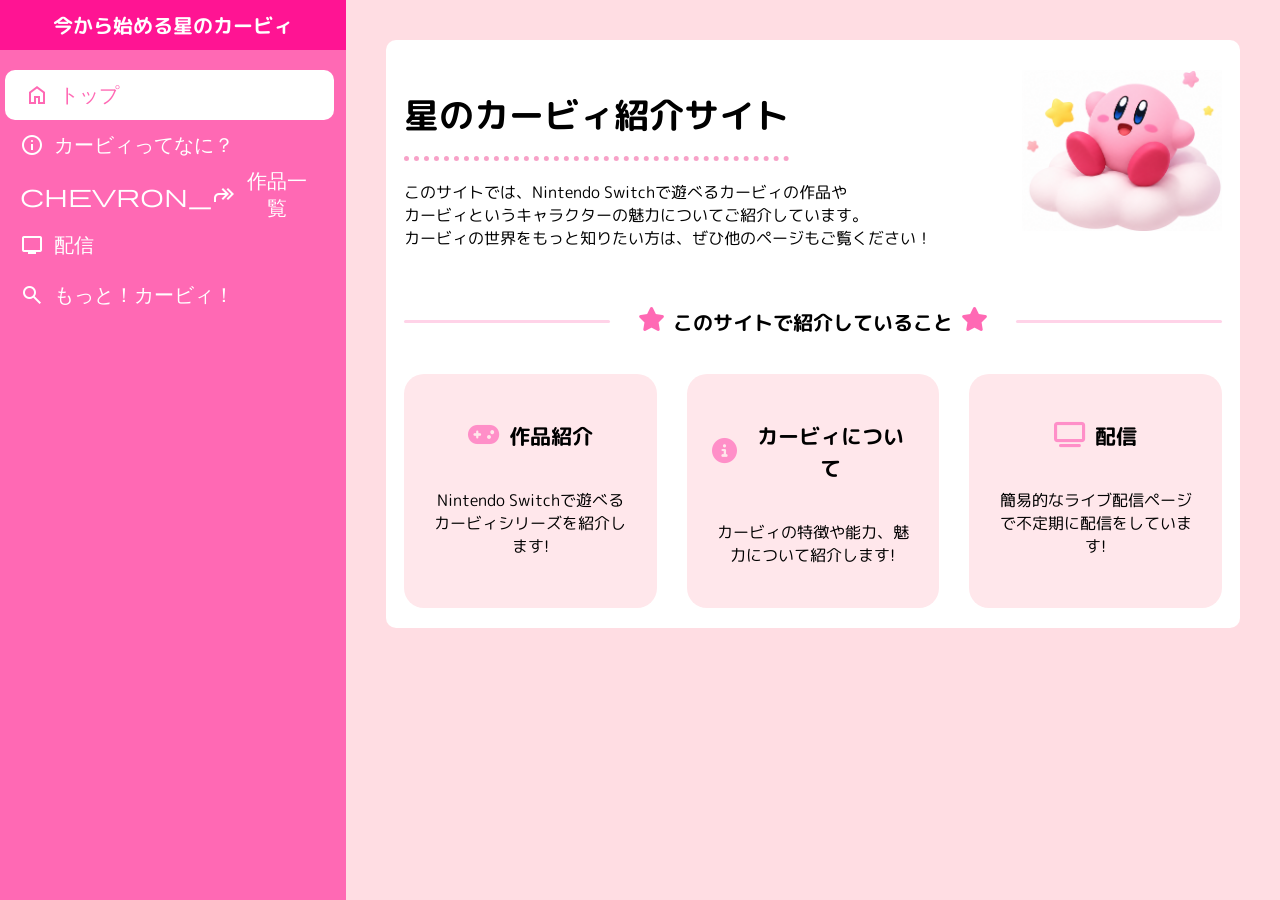
==== index.html @ a3c08980 "作品一覧の説明文の追加その１ カービィファイターズ２と星のカービィディスカバリーの説明文を追加しました。 カービィのエアライダーはもう少しお待ちください。" ====
<!DOCTYPE html>
<html lang="en">
<head>
    <meta charset="UTF-8">
    <meta name="viewport" content="width=device-width, initial-scale=1.0">
    <link rel="stylesheet" href="https://fonts.googleapis.com/css2?family=Material+Symbols+Outlined">
    <link rel="stylesheet" href="https://cdnjs.cloudflare.com/ajax/libs/font-awesome/6.7.2/css/all.min.css">
    <link href="https://fonts.googleapis.com/css2?family=M+PLUS+Rounded+1c:wght@400;700&display=swap" rel="stylesheet">

    <title>カービィ紹介サイト</title>
    <link rel="stylesheet" href="style.css">
</head>
<body>
    <div class="container">

        <aside class="sidebar">
            <div class="sidebar-title-wraper">
                <div class="sidebar-title">今から始める星のカービィ</div>
            </div>

            <div class="sidebar-btn-column">

                <button class="sidebar-btn active" id="top-btn" onclick="openSection('top',this)">
                    <span class="material-symbols-outlined">
                        home
                    </span>
                    トップ
                </button>

                <button class="sidebar-btn" id="detail-btn" onclick="openSection('detail',this)">
                    <span class="material-symbols-outlined">
                        info
                    </span>
                    カービィってなに？
                </button>

                <button class="sidebar-btn" onclick="openAccordionMenu(this)">
                    <span class="material-symbols-outlined arrow">
                        chevron_forward
                    </span>
                    作品一覧
                </button>

                <div class="accordion-menu">
                    <button class="accordion-item" onclick="openSection('star-arise',this)">星のカービィ スターアライズ</button>
                    <button class="accordion-item" onclick="openSection('hunters',this)">スーパーカービィ ハンターズ</button>
                    <button class="accordion-item" onclick="openSection('fighters2',this)">カービィ ファイターズ２</button>
                    <button class="accordion-item" onclick="openSection('discovery',this)">星のカービィ ディスカバリー</button>
                    <button class="accordion-item" onclick="openSection('gourmet',this)">カービィのグルメフェス</button>
                    <button class="accordion-item" onclick="openSection('deluxe',this)">星のカービィ Wiiデラックス</button>
                    <button class="accordion-item" onclick="openSection('air-rider',this)">カービィのエアライダー</button>
                </div>

                <button class="sidebar-btn" onclick="window.open('movie.html','_blank')">
                    <span class="material-symbols-outlined">
                        tv
                    </span>
                    配信
                </button>

                <button class="sidebar-btn" onclick="window.open('more.html','_blank')">
                    <span class="material-symbols-outlined">
                        search
                    </span>
                    もっと！カービィ！
                </button>

            </div>
        </aside>

        <main class="main">

            <section class="page open" id="top">
                <div class="top-header">

                    <div class="top-text">

                        <h1 class="title">星のカービィ紹介サイト</h1>

                        <div>このサイトでは、Nintendo Switchで遊べるカービィの作品や</div>
                        <div>カービィというキャラクターの魅力についてご紹介しています。</div>
                        <div>カービィの世界をもっと知りたい方は、ぜひ他のページもご覧ください！</div>

                    </div>

                    <img src="image/カービィ.png" alt="カービィ">

                </div>

                <div class="section-title">

                    <div class="line"></div>

                    <h2>
                        <i class="fa-solid fa-star"></i>
                            このサイトで紹介していること
                        <i class="fa-solid fa-star"></i>
                    </h2>

                    <div class="line"></div>

                </div>

                <div class="card-container">

                    <div class="card">
                        <div class="card-header">
                            <i class="fa-solid fa-gamepad"></i>
                            <h3>作品紹介</h3>
                        </div>
                        <p>Nintendo Switchで遊べるカービィシリーズを紹介します!</p>
                    </div>

                    <div class="card">
                        <div class="card-header">
                            <i class="fa-solid fa-circle-info"></i>
                            <h3>カービィについて</h3>
                        </div>
                        <p>カービィの特徴や能力、魅力について紹介します!</p>
                    </div>

                    <div class="card">
                        <div class="card-header">
                            <i class="fa-solid fa-tv"></i>
                            <h3>配信</h3>
                        </div>
                        <p>簡易的なライブ配信ページで不定期に配信をしています!</p>
                    </div>

                </div>

            </section>

            <section class="page" id="detail">
                <h1 class="title">カービィってなに？</h1>

                <img src="kirby_file/20260630205529-01KWC1EGVE5ZZGATH1FPGS8Q94-2.jpg" alt="">
                <p>はるかぜとともにやってきた旅する若者です。</p>
                <img src="kirby_file/20260630193522-01KWBZR2N9NR0C7XEYW0PBY646-2.jpg" alt="">
                <p>…悩みのないやつです。</p>
                <img src="kirby_file/20260630193522-01KWC1ENG9FHQT1RCMYES9WE9W-2.jpg" alt="">
                <p>なんでも食べる食いしん坊！</p>
                <img src="kirby_file/20260630193522-01KWC0T1RRZ26G7RZ3WN8653RA.jpg" alt="">
                <p>でも毛虫は苦手…</p>
                <img src="kirby_file/20260628154435-01KVYA67GENS6GZY5QM8D859DV.jpg" alt="">
                <p>あきれかえるほど平和な国、プププランドに住んでいます。</p>
                <img src="kirby_file/20260630190248-01KWBZGRMTT2MQB6C09M38MYWJ.jpg" alt="">
                <p>普段はお昼寝したり…ちょっぴりマイペース。</p>
                <img src="kirby_file/20260630230451-01KWCDE86MAWSD96QJJFYZAW1B.jpg" alt="">
                <p>だけどピンチの時は頼りになるとっても強いヒーローだ！</p>
                <img src="kirby_file/20260630190248-01KWBZKRD8GRQ6QNZ1YDSF49FX.jpg" alt="">
                <p>食べ物だけじゃない！敵も吸い込む！</p>
                <img src="kirby_file/20260630190248-01KWBZKKVFY7GQSKXCN8B3F2E9.jpg" alt="">
                <p>ほおばって…</p>
                <img src="kirby_file/20260630190248-01KWBZKFC1K7WKCCACT9DNPJ9Y.jpg" alt="">
                <p>吐き出して攻撃！</p>
                <img src="kirby_file/20260630233008-01KWCEYZ4MR5JFM8N2GP39W4T6.jpg" alt="">
                <p>飲み込めば…相手の能力をコピーするコピー能力発動！</p>
                <img src="kirby_file/20260630231252-01KWBZMBTS6DK7T9JA9TH25J2G.jpg" alt="">
                <p>空気を吸ってホバリングすれば空も飛べる！</p>
                <img src="kirby_file/20260630231559-01KVY9ZNTMBEB327T2DJ7YM638.jpg" alt="">
                <p>時には姿を変えて戦う！</p>
                <img src="kirby_file/20260630232032-01KWBZJGVE513HZQ8YXB5Y524W.jpg" alt="">
                <p>とっても強いぞ星のカービィ！</p>
                <img src="kirby_file/20260630190248-01KWBZH64VKDKPYSPVJKB4KYHA.jpg" alt="">
                <p>…あらら？ どうやらおねむの時間のようです…</p>


                <div class="section-title">
                    <h2>
                        <i class="fa-solid fa-star"></i>
                            カービィの仲間たち
                        <i class="fa-solid fa-star"></i>
                    </h2>
                </div>

               <div class="card-container">

                    <div class="character-card">
                        <h3>ワドルディ</h3>
                        <img src="image/ワドルディ.png" alt="ワドルディ">
                        <div>カービィの仲間。いつも元気な働き者！</div>
                    </div>

                    <div class="character-card">
                        <h3>メタナイト</h3>
                        <img class="wad" src="image/メタナイト.png" alt="メタナイト">
                        <div>カービィのライバル。本当は仲間思い！</div>
                    </div>

                    <div class="character-card">
                        <h3>デデデ大王</h3>
                        <img class="ddd" src="image/デデデ大王.png" alt="デデデ大王">
                        <div>プププランドの王様。カービィとよくケンカも...？</div>
                    </div>

                </div>

                <div class="section-title">
                    <h2>
                        <i class="fa-solid fa-star"></i>
                            こんな人におすすめ！
                        <i class="fa-solid fa-star"></i>
                    </h2>
                </div>

                <div class="recommend">

                    <div class="box -character">
                        <div>かわいいキャラが</div>
                        <div>好きな人</div>
                        <p class="-text">カービィの世界にはかわいい　キャラクターがたくさん！</p>
                    </div>

                    <div class="box -action">
                        <div>アクションゲーム</div>
                        <div>を初めて遊ぶ人</div>
                        <p class="-text">簡単な操作で遊べるからゲームが苦手な人でも大丈夫！</p>
                    </div>

                    <div class="box -enjoy">
                        <div>友達や家族と</div>
                        <div>楽しみたい人</div>
                        <p class="-text">皆で協力したり、対戦したり　いろいろな楽しみ方ができる！</p>
                    </div>

                </div>

                <div class="attention">
                    <img src="image/カービィ3.png">
                    <div class="attention-direction">
                        <div class="attention-text-title">カービィは誰でも楽しめる作品！</div>
                        <div class="attention-text">その魅力は遊んでみればわかるはず！</div>
                        <div class="attention-text">さぁ！カービィと一緒に冒険へ出かけよう！</div>
                    </div>
                </div>
            </section>

            <section class="page" id="star-arise">
                <h1 class="title">星のカービィ スターアライズ</h1>
                <p>2018年3月16日発売のSwitchソフト<br>
                ある日、宇宙の彼方で謎の儀式が行われ、世界に様々な光が放たれた。その光には<strong>「光の心」</strong>と<strong>「闇の心」</strong>を持つものがあり、光の心<strong>「フレンズハート」</strong>は昼寝をしていたカービィの元へ降り注ぐ。その一方で、闇の心を持つ<strong>「ジャマハート」</strong>がプププランドに降り注いだことにより、各地で様々な異変が起きる。カービィはワドルディ達が国中の食べ物を奪い、デデデの城へ持っていく様子を目撃する。フレンズハートによって仲間を増やす能力を手に入れたカービィは、その異変を解決すべく、新たな冒険の旅へ出る！<br>
                このゲームでは<strong>敵キャラクターを仲間にできる</strong>ことが目玉！仲間にしたキャラクターは「フレンズヘルパー」と呼ばれ、カービィの冒険を手助けする。炎が使えるフレンズからソードやカッターなどの武器が使えるフレンズまで！その数なんと<strong>46種類！</strong>ゲームが苦手な方はフレンズに頼ってもOK！初心者にも、上級者にもおすすめです！
                </p>
            </section>

            <section class="page" id="hunters">
                <h1 class="title">スーパーカービィ ハンターズ</h1>
                <p>2019年9月5日に配信開始されたSwitchソフト
                はるか遠い昔、"あきれかえるほど"平和なプププランドに突如魔物が現れた。4人のカービィで結成された<strong>"カービィハンターズ"</strong>は、平和を取り戻すため、様々な戦いを通して成長していく物語の始まりだ。
                カービィは<strong>「ヒーローソード・ヒールドクター・ヘビィハンマー・マジックビーム」</strong>のいずれかの”ジョブ”を持っており、それによってカービィの能力が変わる。例えばマジックビームは相手の動きを止める能力をもっていたり、ヘビィハンマーは力を溜めれば強烈な一撃を繰り出すことができたりといった個性的な能力がある。また、このゲームは<strong>基本無料でプレイ可能</strong>で、十分に遊ぶことができる上、課金をすればさらに楽しくプレイできるぞ！能力を駆使し、仲間と協力しながら巨大な敵に立ち向かえ！
                </p>

            </section>

            <section class="page" id="fighters2">
                <h1 class="title">カービィ ファイターズ２</h1>
                <p>2020年9月24日に配信開始されたswitchソフト『カービィファイターズ2』は、シリーズおなじみのコピー能力に焦点を当てた対戦アクションゲームだ。ソードやビーム、ファイター、ニンジャなど、17種類のコピー能力が参戦し、それぞれ異なる技や戦術でバトルを繰り広げる。さらに、バンダナワドルディやメタナイト、デデデ大王といったカービィ以外のキャラクターもプレイアブルキャラクターとして登場し、対戦をさらに奥深いものにしている。</p>
                <br>
                <p>そして本作最大の見どころの一つが、ストーリーモード「～宿命のライバルたち～」。相棒とともに次々と現れる強敵を打ち破り、塔の頂上を目指して戦い抜くモードだ。その先に待つのは、カービィの前に立ちはだかる宿命のライバルたち。激しい戦いの勝者は誰だ！？</p>
                <br>
                <h4>オススメポイント</h4>
                <p>本作はカービィにしては珍しい完全対戦型のゲームである。しかし、子供向けだと侮るなかれ。コピー能力の技だけでなく掴みやガードなど、対戦の駆け引きを盛り上げる要素もあり、対戦ゲーム上級者も楽しめる。また、ゲーム初心者でも上級者に勝てるようなアイテムなどのパーティ要素もあり、実力差関係なく家族や友達みんなと楽しめる。一人でとことんやりこみたい人にも仲間とワイワイ楽しみたい人にもオススメの作品だ。</p>
            </section>

            <section class="page" id="discovery">
                <h1 class="title">星のカービィ ディスカバリー</h1>
                <p>2022年3月25日発売のswitchソフト<br>ある日、謎の渦に吸い込まれたカービィは、文明の跡が残る不思議な新世界へたどり着く。しかし、その世界ではワドルディたちが謎の軍団「ビースト軍団」にさらわれていた。仲間たちを救うため、カービィは広大なフィールドを駆け巡る！</p>
                <br>
                <p>本作最大の見どころが「ほおばりヘンケイ」だ！カービィが自動車をほおばれば猛スピードで道路を駆け抜け、三角コーンをほおばれば鋭い突き攻撃を繰り出し、自動販売機をほおばれば大量の缶を発射して攻撃する！これまでのコピー能力とはひと味違う、驚きと爽快感に満ちたアクションが登場！</p>
                <br>
                <h4>オススメポイント</h4>
                <p>本作は番外編を除いて星のカービィシリーズ初の3Dアクションゲームである。はるかぜモードとワイルドモードという2つの難易度から選べるため、アクション初心者でも上級者でも楽しめる作品だ。そして何より本作はカービィが可愛い。カービィ一つ一つの仕草にこだわりを感じる可愛さだ。特にカービィの家のベットで寝ている姿が非常に可愛い。まじで可愛い。是非ともこの作品をプレイするときはカービィの仕草に注目してプレイして欲しい。</p>
                
            </section>

            <section class="page" id="gourmet">
                <h1 class="title">カービィのグルメフェス</h1>
                <p>2022年8月17日発売のSwitchソフト<br>
                小さくなったカービィが大きなイチゴを食べまくる、彼にとっては最高の世界だろう！<br>
                プレイヤーはカービィを転がしながら、<strong>「レース・ミニゲーム・バトルロイヤル」</strong>の3つを通して、相手よりたくさんイチゴを食べた人が勝ち！近くの人やインターネットを通じて世界中の様々な人と対戦できるのもいいところ！<br>
                しかも価格は<strong>1500円</strong>と破格！カービィのゲームが初めての方でも気軽にプレイできるぞ！
                </p>
            </section>

            <section class="page" id="deluxe">
                <h1 class="title">星のカービィ Wiiデラックス</h1>
            </section>

            <section class="page" id="air-rider">
                <h1 class="title">カービィのエアライダー</h1>
            </section>



        </main>

        <script src="script.js"></script>
    </div>
</body>
</html>
---- style.css ----
body{
    margin:0;
    overflow:auto;

    font-family: "M PLUS Rounded 1c";
    font-weight: 400;
}

.container{
    display:flex;
    height:100dvh;
}

.header{
    display:flex;
}

.sidebar{
    min-width:285px;
    height:100%;

    overflow-y:auto;
    overflow-x:hidden;

    background:hotpink;
}

.sidebar::-webkit-scrollbar {
    display:none;
}

.sidebar-title-wraper{
    text-align:center;
    background:deepPink;
}

.sidebar-title{
    font-size:20px;

    font-weight:bold;

    color:white;

    font-size:20px;

    padding:10px;
}

.sidebar-btn-column{
    display:flex;
    flex-direction:column;

    width:100%;

    margin-top:20px;
}

.sidebar-btn{
    display:flex;
    align-items:center;

    gap:10px;

    width:95%;
    height:50px;

    padding:20px;

    border:none;
    border-radius:10px;

    background:none;
    color:white;

    font-size:20px;

    cursor:pointer;
    transition:0.3s;
}

.sidebar-btn:hover{
    background:#FFFFFF26;
}

.sidebar-btn.active{
    background:white;
    color:hotpink;
    transform:translateX(5px);
}

.accordion-menu{
    display:flex;
    flex-direction:column;

    max-height:0;
    overflow:hidden;

    transition:0.6s;
}

.accordion-menu.open{
    max-height:500px;
}

.accordion-item{
    display:flex;
    align-items:center;
    gap:10px;

    width:95%;
    height:50px;

    padding:20px;

    border:none;
    border-radius:10px;

    background:none;

    color:white;

    font-size:16px;

    cursor:pointer;
    transition:0.3s;
}

.accordion-item:hover{
    background:#FFFFFF26;
}

.accordion-item.active{
    background:white;
    color:hotpink;
    transform:translateX(5px);
}

.material-symbols-outlined{
    transition:0.3s;
}

.rotate{
    transform:rotate(90deg);
}

.page{
    display:none;

    background:white;
    border-radius:10px;

    margin:40px;
    padding:20.3px 17.8px;
}

.page.open{
    display:block;
}

.fade-in{
    animation:fadeIn .35s;
}

.fade-out{
    animation:fadeOut .35s;
}

@keyframes fadeIn{
    from{
        opacity:0;
        transform:translateY(10px);
    }
    to{
        opacity:1;
        transform:translateY(0);
    }
}

@keyframes fadeOut{
    from{
        opacity:1;
    }
    to{
        opacity:0;
    }
}

.main{
    flex:1;

    overflow-y:auto;

    background:rgb(255, 221, 227);
}


.title{
    font-size:35px;
    font-weight:bold;

    display:inline-block;

    border-bottom:5px dotted #f7a2c8;

    padding-bottom:15px;

    margin-bottom:20px;
}

.title2{
    font-size:25px;
    font-weight:bold;

    display:inline-block;

    border-bottom:5px dotted #f7a2c8;

    padding-bottom:5px;

    margin-bottom:5px;
}

.section-title{
    display:flex;
    align-items:center;
    justify-content:center;

    gap:20px;

    margin-top:40px;
    margin-bottom:20px;
}

.top-header{
    display:flex;
    justify-content:space-between;
    align-items:flex-start;

    gap:40px;
}

.top-text{
    flex:1;
}

.top-header img{
    width:200px;

    margin-top:10px;
}

.section-title h2{
    display:flex;
    white-space:nowrap;

    font-size:20px;
    font-weight:bold;
}

.line{
    flex:1;

    height:3px;

    background:#ffd3e8;

    border-radius:10px;
}

.fa-sparkles,
.fa-star{
    color:hotpink;

    font-size:24px;

    margin:0 8px;
}

.gallery{
    width:330px;
    flex-shrink:0;

    padding:20px;

    background:#fff8fb;
    border-radius:20px;
    box-shadow:0 8px 20px rgba(0,0,0,.1);

    position:sticky;
    top:30px;
}

.gallery-title{
    background:#ffd9ea;
    padding:10px 16px;
    border-radius:12px;

    font-weight:bold;
    color:deeppink;

    display:inline-block;
    margin-bottom:18px;
}

.kerby-detail{
    margin-bottom:40px;
    display:flex;
}

.kerby-detail-explain{
    flex:1;
    line-height:2.2;

    min-width:0;
}

.img-scroller{
    display:flex;
    gap:15px;

    overflow-x:auto;
    overflow-y:hidden;

    scroll-snap-type:x mandatory;
    scroll-behavior:smooth;

    padding-bottom:10px;
}

.img-scroller::-webkit-scrollbar {
    display:none;
}

.img-scroller img{
    width:290px;
    height:200px;

    object-fit:cover;

    border-radius:15px;

    flex-shrink:0;

    scroll-snap-align:center;

    transition:.25s;
}

.img-scroller img:hover{
    transform:scale(1.03);
}

.card-container{
    display:flex;
    justify-content:center;

    gap:30px;
}

.card{
    width:220px;

    background:rgb(255, 231, 235);

    border-radius:20px;

    padding:25px;

    text-align:center;

    transition:0.2s;
}

.card:hover{
    transform:translateY(-6px) scale(1.03);
    box-shadow:0 10px 25px rgba(0,0,0,.15);
}

.card i{
    font-size:25px;
    color:#ff8fc8;
}

.card h3{
    font-size:21px;
}

.card-header{
    display:flex;
    align-items:center;
    justify-content:center;

    gap:10px;

    margin-bottom:15px;
}

.character-card{
    width:210px;
    height:200px;

    padding:15px;

    background:#fff3f7;
    border-radius:20px;

    text-align:center;

    transition:.25s;
}

.character-card img{
    width:100px;
    margin-bottom:15px;
}

.character-card h3{
    margin:10px 0;
}

.character-card div{
    color:#000000;
    font-size:15px;
}

.character-card:hover{
    transform:translateY(-6px) scale(1.03);
    box-shadow:0 10px 25px rgba(0,0,0,.15);
}

.character-card img.ddd{
    width:81px;
}

.character-card img.wad{
    width:110px;
}

.recommend{
    display:flex;
    justify-content:center;

    gap:24px;

    flex-wrap:wrap;
}

.box{
    width:220px;
    height:130px;

    padding:20px;

    border-radius:20px;

    transition:0.2s;
}

.box:hover{
    transform:translateY(-6px) scale(1.03);
    box-shadow:0 10px 25px rgba(0,0,0,.15);
}

.box div{
    font-size:20px;
    font-weight:bold;
}

.-character{
    background:#e0ffd5;
    color:#2e8b57;
}

.-action{
    background:#ffd5d5;
    color:#ff4949;
}

.-enjoy{
    background:#ecfdff;
    color:#00d9ff;
}

.-text{
    color:#000000;
    font-size:15px;
    line-height:1.6;
}

.attention {
  display: flex;
  align-items: center;
  gap: 20px;

  background: linear-gradient(135deg, #ffe6ef, #fff3f7);
  padding: 24px 28px;
  margin: 40px 20px;

  border-radius: 20px;

  border: 2px solid #ffd3e8;
}

.attention img{
    display:flex;
    justify-content:left;

    width:100px;
}

.attention-text-title {
  font-size: 22px;
  font-weight: bold;
  color: hotpink;
  letter-spacing: 0.5px;
}

.attention-direction {
  display: flex;
  flex-direction: column;
  gap: 6px;
}

.attention-text{
    font-size:15px;
    color:#000000;
}

.movie{
    background-color: #ffebf5;
    margin-left: 10px;
}
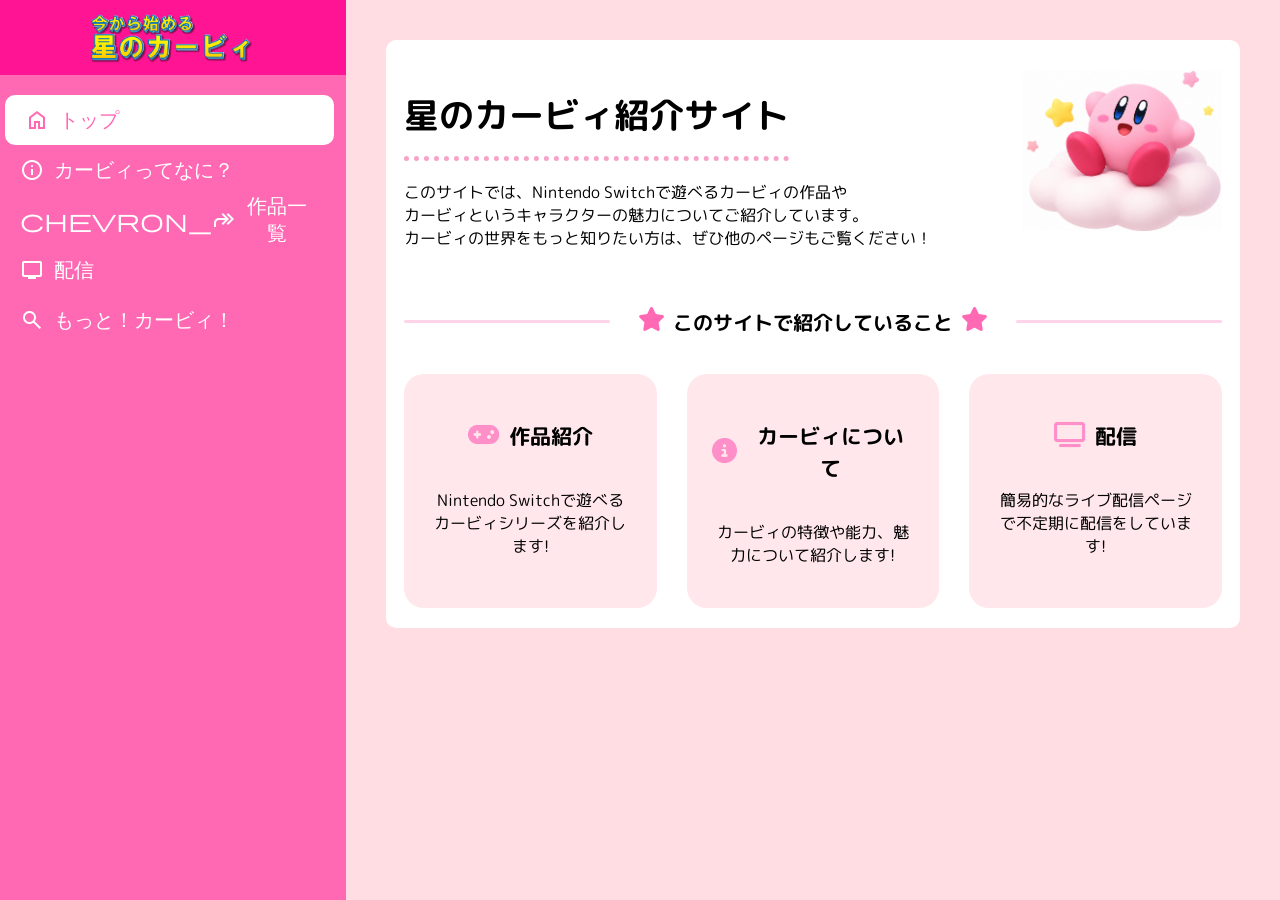
==== commit 2999d068: "change sidebar's UI" ====
--- a/index.html
+++ b/index.html
@@ -1,5 +1,5 @@
 <!DOCTYPE html>
-<html lang="en">
+<html lang="ja">
 <head>
     <meta charset="UTF-8">
     <meta name="viewport" content="width=device-width, initial-scale=1.0">
@@ -14,8 +14,8 @@
     <div class="container">
 
         <aside class="sidebar">
-            <div class="sidebar-title-wraper">
-                <div class="sidebar-title">今から始める星のカービィ</div>
+            <div class="sidebar-title-wrapper">
+                <img class="sidebar-title" src="image/今から始める星のカービィ.png" alt="今から始める星のカービィ">
             </div>
 
             <div class="sidebar-btn-column">
@@ -134,37 +134,65 @@
             <section class="page" id="detail">
                 <h1 class="title">カービィってなに？</h1>
 
-                <img src="kirby_file/20260630205529-01KWC1EGVE5ZZGATH1FPGS8Q94-2.jpg" alt="">
-                <p>はるかぜとともにやってきた旅する若者です。</p>
-                <img src="kirby_file/20260630193522-01KWBZR2N9NR0C7XEYW0PBY646-2.jpg" alt="">
-                <p>…悩みのないやつです。</p>
-                <img src="kirby_file/20260630193522-01KWC1ENG9FHQT1RCMYES9WE9W-2.jpg" alt="">
-                <p>なんでも食べる食いしん坊！</p>
-                <img src="kirby_file/20260630193522-01KWC0T1RRZ26G7RZ3WN8653RA.jpg" alt="">
-                <p>でも毛虫は苦手…</p>
-                <img src="kirby_file/20260628154435-01KVYA67GENS6GZY5QM8D859DV.jpg" alt="">
-                <p>あきれかえるほど平和な国、プププランドに住んでいます。</p>
-                <img src="kirby_file/20260630190248-01KWBZGRMTT2MQB6C09M38MYWJ.jpg" alt="">
-                <p>普段はお昼寝したり…ちょっぴりマイペース。</p>
-                <img src="kirby_file/20260630230451-01KWCDE86MAWSD96QJJFYZAW1B.jpg" alt="">
-                <p>だけどピンチの時は頼りになるとっても強いヒーローだ！</p>
-                <img src="kirby_file/20260630190248-01KWBZKRD8GRQ6QNZ1YDSF49FX.jpg" alt="">
-                <p>食べ物だけじゃない！敵も吸い込む！</p>
-                <img src="kirby_file/20260630190248-01KWBZKKVFY7GQSKXCN8B3F2E9.jpg" alt="">
-                <p>ほおばって…</p>
-                <img src="kirby_file/20260630190248-01KWBZKFC1K7WKCCACT9DNPJ9Y.jpg" alt="">
-                <p>吐き出して攻撃！</p>
-                <img src="kirby_file/20260630233008-01KWCEYZ4MR5JFM8N2GP39W4T6.jpg" alt="">
-                <p>飲み込めば…相手の能力をコピーするコピー能力発動！</p>
-                <img src="kirby_file/20260630231252-01KWBZMBTS6DK7T9JA9TH25J2G.jpg" alt="">
-                <p>空気を吸ってホバリングすれば空も飛べる！</p>
-                <img src="kirby_file/20260630231559-01KVY9ZNTMBEB327T2DJ7YM638.jpg" alt="">
-                <p>時には姿を変えて戦う！</p>
-                <img src="kirby_file/20260630232032-01KWBZJGVE513HZQ8YXB5Y524W.jpg" alt="">
-                <p>とっても強いぞ星のカービィ！</p>
-                <img src="kirby_file/20260630190248-01KWBZH64VKDKPYSPVJKB4KYHA.jpg" alt="">
-                <p>…あらら？ どうやらおねむの時間のようです…</p>
-
+                <div class="kerby-detail">
+
+                    <div class="kerby-detail-explain">
+                        <div>はるかぜとともにやってきた旅する若者です。</div>
+                        <div>…悩みのないやつです。</div>
+                        <div>なんでも食べる食いしん坊！</div>
+                        <div>でも毛虫は苦手…</div>
+                        <div>あきれかえるほど平和な国、プププランドに住んでいます。</div>
+                        <div>普段はお昼寝したり…ちょっぴりマイペース。</div>
+                        <div>だけどピンチの時は頼りになるとっても強いヒーローだ！</div>
+                        <div>食べ物だけじゃない！敵も吸い込む！</div>
+                        <div>ほおばって…</div>
+                        <div>吐き出して攻撃！</div>
+                        <div>飲み込めば…相手の能力をコピーするコピー能力発動！</div>
+                        <div>空気を吸ってホバリングすれば空も飛べる！</div>
+                        <div>時には姿を変えて戦う！</div>
+                        <div>とっても強いぞ星のカービィ！</div>
+                        <div>…あらら？ どうやらおねむの時間のようです…</div>
+                    </div>
+
+                    <div class="gallery">
+
+                        <div class="gallery-title">
+                            <i class="fa-solid fa-star"></i>
+                            カービィのいろいろな表情
+                        </div>
+
+                        <div class="slider">
+
+                            <button class="prev" onclick="changeSlide(-1)">
+                                ❮
+                            </button>
+
+                            <div class="slides">
+
+                                <img class="slide active" src="kirby_file/20260630205529-01KWC1EGVE5ZZGATH1FPGS8Q94-2.jpg">
+                                <img class="slide" src="kirby_file/20260630193522-01KWBZR2N9NR0C7XEYW0PBY646-2.jpg">
+                                <img class="slide" src="kirby_file/20260630193522-01KWC1ENG9FHQT1RCMYES9WE9W-2.jpg">
+                                <img class="slide" src="kirby_file/20260630193522-01KWC0T1RRZ26G7RZ3WN8653RA.jpg">
+
+                            </div>
+
+                            <button class="next" onclick="changeSlide(1)">
+                                ❯
+                            </button>
+
+                        </div>
+
+                        <div class="dots">
+
+                            <span class="dot active"></span>
+                            <span class="dot"></span>
+                            <span class="dot"></span>
+                            <span class="dot"></span>
+
+                        </div>
+
+                    </div>
+                </div>
 
                 <div class="section-title">
                     <h2>
@@ -178,13 +206,13 @@
 
                     <div class="character-card">
                         <h3>ワドルディ</h3>
-                        <img src="image/ワドルディ.png" alt="ワドルディ">
+                        <img class="wad" src="image/ワドルディ.png" alt="ワドルディ">
                         <div>カービィの仲間。いつも元気な働き者！</div>
                     </div>
 
                     <div class="character-card">
                         <h3>メタナイト</h3>
-                        <img class="wad" src="image/メタナイト.png" alt="メタナイト">
+                        <img class="meta" src="image/メタナイト.png" alt="メタナイト">
                         <div>カービィのライバル。本当は仲間思い！</div>
                     </div>
 
@@ -271,7 +299,7 @@
                 <br>
                 <h4>オススメポイント</h4>
                 <p>本作は番外編を除いて星のカービィシリーズ初の3Dアクションゲームである。はるかぜモードとワイルドモードという2つの難易度から選べるため、アクション初心者でも上級者でも楽しめる作品だ。そして何より本作はカービィが可愛い。カービィ一つ一つの仕草にこだわりを感じる可愛さだ。特にカービィの家のベットで寝ている姿が非常に可愛い。まじで可愛い。是非ともこの作品をプレイするときはカービィの仕草に注目してプレイして欲しい。</p>
-                
+
             </section>
 
             <section class="page" id="gourmet">
@@ -289,6 +317,12 @@
 
             <section class="page" id="air-rider">
                 <h1 class="title">カービィのエアライダー</h1>
+                <p>2025年11月20年発売のswitchソフト。突如として空からやってきた不思議なマシン、「エアライドマシン」に乗ってカービィ達が競い合う超高速アクションレースゲーム！個性豊かなマシンに乗り込み、多彩なコースを駆け抜ける「エアライドモード」、広大な街を自由に走り回りながらパワーアップアイテムを集め、マシンを強化し、最後に待ち受けるスタジアムで勝利を目指す「シティトライアル」など、様々なモードを楽しめる。</p>
+                <br>
+                <p>そして新モード「ロードトリップ」では、カービィ達が美しい景色の中を走り抜け、ときには強敵に挑みながらエアライドマシンの謎に迫る物語が展開される。エアライドマシンはなぜ生まれたのか？この冒険の先に訪れる結末とは？その真相は是非とも自分の目で確かめてほしい。</p>
+                <br>
+                <h4>オススメポイント</h4>
+                <p>簡単操作で誰でも楽しめる一方、マシンの性能の強みが極端に違うため、マシンにあったルートや戦略を組み立てられる奥深さが面白い「カービィのエアライド」から進化した完全新作である。今作はマシンに乗るのはカービィだけじゃない。デデデ大王やメタナイトなど、様々なキャラクターが参戦しており、キャラごとに性能も違うため更に戦略の幅を広げている。前作をやったことない人にも、前作経験者にもオススメしたい。そして、ついにオンライン通信に対応し、世界中の人たちと競い合うことができる。世界中の人と実力で競い合いたい人にもオススメしたい一作だ！</p>
             </section>
 
 
--- a/style.css
+++ b/style.css
@@ -4,6 +4,8 @@
 
     font-family: "M PLUS Rounded 1c";
     font-weight: 400;
+
+    cursor:default;
 }
 
 .container{
@@ -29,21 +31,17 @@
     display:none;
 }
 
-.sidebar-title-wraper{
-    text-align:center;
-    background:deepPink;
-}
-
-.sidebar-title{
-    font-size:20px;
-
-    font-weight:bold;
-
-    color:white;
-
-    font-size:20px;
-
-    padding:10px;
+.sidebar-title-wrapper{
+    height:75px;
+    display:flex;
+    justify-content:center;
+    align-items:center;
+
+    background:deeppink;
+}
+
+.sidebar-title-wrapper img{
+    width:170px;
 }
 
 .sidebar-btn-column{
@@ -277,17 +275,107 @@
 }
 
 .gallery{
-    width:330px;
-    flex-shrink:0;
+    width:400px;
+    height:200px;
+
+    background:#fff8fb;
 
     padding:20px;
 
-    background:#fff8fb;
     border-radius:20px;
-    box-shadow:0 8px 20px rgba(0,0,0,.1);
-
-    position:sticky;
+
+    box-shadow:0 8px 20px rgba(0,0,0,.12);
+
     top:30px;
+}
+
+.slider{
+    position:relative;
+}
+
+.slides{
+    position:relative;
+
+    width:100%;
+    height:280px;
+}
+
+.slide{
+
+    position:absolute;
+
+    width:100%;
+    height:100%;
+
+    object-fit:cover;
+
+    border-radius:20px;
+
+    opacity:0;
+
+    transition:.5s;
+}
+
+.slide.active{
+    opacity:1;
+}
+
+.prev,
+.next{
+
+    position:absolute;
+
+    top:50%;
+
+    transform:translateY(-50%);
+
+    width:45px;
+    height:45px;
+
+    border:none;
+
+    border-radius:50%;
+
+    background:hotpink;
+
+    color:white;
+
+    cursor:pointer;
+
+    z-index:10;
+}
+
+.prev{
+    left:-20px;
+}
+
+.next{
+    right:-20px;
+}
+
+.dots{
+
+    display:flex;
+
+    justify-content:center;
+
+    gap:10px;
+
+    margin-top:20px;
+}
+
+.dot{
+
+    width:10px;
+    height:10px;
+
+    border-radius:50%;
+
+    background:#ffc7df;
+}
+
+.dot.active{
+    background:hotpink;
 }
 
 .gallery-title{
@@ -369,6 +457,8 @@
     text-align:center;
 
     transition:0.2s;
+
+    cursor:default;
 }
 
 .card:hover{
@@ -406,7 +496,9 @@
 
     text-align:center;
 
-    transition:.25s;
+    transition:0.25s;
+
+    cursor:default;
 }
 
 .character-card img{
@@ -454,6 +546,8 @@
     border-radius:20px;
 
     transition:0.2s;
+
+    cursor:default;
 }
 
 .box:hover{
@@ -492,13 +586,15 @@
   align-items: center;
   gap: 20px;
 
-  background: linear-gradient(135deg, #ffe6ef, #fff3f7);
-  padding: 24px 28px;
-  margin: 40px 20px;
-
-  border-radius: 20px;
-
-  border: 2px solid #ffd3e8;
+  background:linear-gradient(135deg, #ffe6ef, #fff3f7);
+  padding:24px 28px;
+  margin:40px 20px;
+
+  border-radius:20px;
+
+  border:2px solid #ffd3e8;
+
+  cursor:default;
 }
 
 .attention img{
